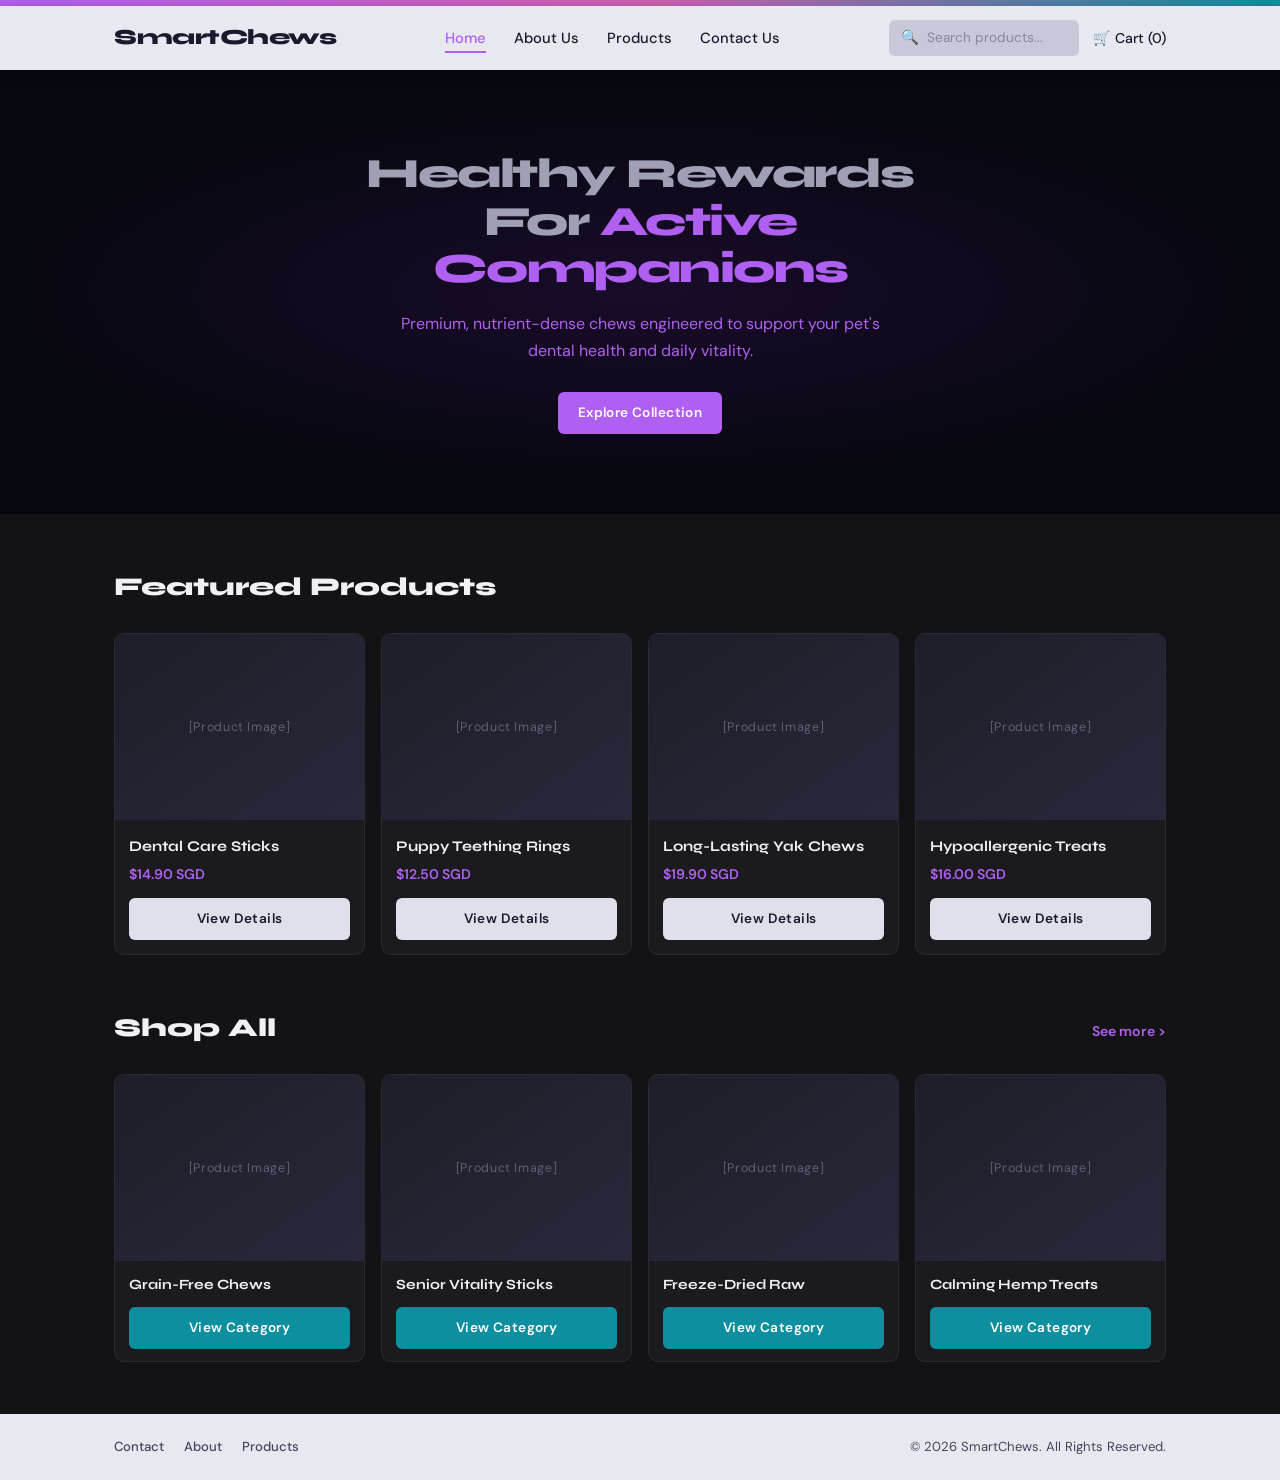
==== index.html @ bd7d13b1 "Add files via upload" ====
<!DOCTYPE html>
<html lang="en">
<head>
  <meta charset="UTF-8" />
  <meta name="viewport" content="width=device-width, initial-scale=1.0" />
  <title>SmartChews — Healthy Rewards For Active Companions</title>
  <link rel="stylesheet" href="style.css" />
</head>
<body>

  <!-- Top accent bar -->
  <div class="top-bar"></div>

  <!-- ── HEADER ─────────────────────────────────────────── -->
  <header>
    <div class="header-inner">
      <a href="index.html" class="brand">SmartChews</a>

      <nav>
        <a href="index.html" class="active">Home</a>
        <a href="aboutus.html">About Us</a>
        <a href="products.html">Products</a>
        <a href="contactus.html">Contact Us</a>
      </nav>

      <div class="header-right">
        <div class="search-box">
          <span class="search-icon">&#128269;</span>
          <input type="text" placeholder="Search products..." aria-label="Search products" />
        </div>
        <button class="cart-btn" aria-label="View cart">
          &#128722; Cart (0)
        </button>
      </div>
    </div>
  </header>

  <!-- ── MAIN ───────────────────────────────────────────── -->
  <main>

    <!-- Hero -->
    <section class="hero-section">
      <div class="hero-content">
        <h1>Healthy Rewards For <span>Active Companions</span></h1>
        <p>Premium, nutrient-dense chews engineered to support your pet's dental health and daily vitality.</p>
        <a href="products.html" class="btn btn-purple">Explore Collection</a>
      </div>
    </section>

    <!-- Featured Products -->
    <section class="home-section">
      <div class="wrapper">
        <div class="section-header">
          <h2>Featured Products</h2>
        </div>
        <div class="featured-grid">

          <div class="featured-card">
            <div class="product-img">[Product Image]</div>
            <div class="featured-card-body">
              <h3>Dental Care Sticks</h3>
              <p class="price">$14.90 SGD</p>
              <a href="products.html" class="btn btn-outline" style="width:100%;justify-content:center;">View Details</a>
            </div>
          </div>

          <div class="featured-card">
            <div class="product-img">[Product Image]</div>
            <div class="featured-card-body">
              <h3>Puppy Teething Rings</h3>
              <p class="price">$12.50 SGD</p>
              <a href="products.html" class="btn btn-outline" style="width:100%;justify-content:center;">View Details</a>
            </div>
          </div>

          <div class="featured-card">
            <div class="product-img">[Product Image]</div>
            <div class="featured-card-body">
              <h3>Long-Lasting Yak Chews</h3>
              <p class="price">$19.90 SGD</p>
              <a href="products.html" class="btn btn-outline" style="width:100%;justify-content:center;">View Details</a>
            </div>
          </div>

          <div class="featured-card">
            <div class="product-img">[Product Image]</div>
            <div class="featured-card-body">
              <h3>Hypoallergenic Treats</h3>
              <p class="price">$16.00 SGD</p>
              <a href="products.html" class="btn btn-outline" style="width:100%;justify-content:center;">View Details</a>
            </div>
          </div>

        </div>
      </div>
    </section>

    <!-- Shop All -->
    <section class="home-section" style="padding-top: 0;">
      <div class="wrapper">
        <div class="section-header">
          <h2>Shop All</h2>
          <a href="products.html" class="see-more">See more &gt;</a>
        </div>
        <div class="shop-grid">

          <div class="shop-card">
            <div class="product-img">[Product Image]</div>
            <div class="shop-card-body">
              <h3>Grain-Free Chews</h3>
              <a href="products.html" class="btn btn-teal" style="width:100%;justify-content:center;">View Category</a>
            </div>
          </div>

          <div class="shop-card">
            <div class="product-img">[Product Image]</div>
            <div class="shop-card-body">
              <h3>Senior Vitality Sticks</h3>
              <a href="products.html" class="btn btn-teal" style="width:100%;justify-content:center;">View Category</a>
            </div>
          </div>

          <div class="shop-card">
            <div class="product-img">[Product Image]</div>
            <div class="shop-card-body">
              <h3>Freeze-Dried Raw</h3>
              <a href="products.html" class="btn btn-teal" style="width:100%;justify-content:center;">View Category</a>
            </div>
          </div>

          <div class="shop-card">
            <div class="product-img">[Product Image]</div>
            <div class="shop-card-body">
              <h3>Calming Hemp Treats</h3>
              <a href="products.html" class="btn btn-teal" style="width:100%;justify-content:center;">View Category</a>
            </div>
          </div>

        </div>
      </div>
    </section>

  </main>

  <!-- ── FOOTER ─────────────────────────────────────────── -->
  <footer>
    <div class="footer-inner">
      <nav class="footer-links">
        <a href="contactus.html">Contact</a>
        <a href="aboutus.html">About</a>
        <a href="products.html">Products</a>
      </nav>
      <span class="footer-copy">&copy; 2026 SmartChews. All Rights Reserved.</span>
    </div>
  </footer>

</body>
</html>
---- style.css ----
/* ============================================================
   SmartChews — style.css
   Dark premium theme with purple/teal accent palette
   ============================================================ */

@import url('https://fonts.googleapis.com/css2?family=Syne:wght@400;600;700;800&family=DM+Sans:ital,wght@0,300;0,400;0,500;1,300&display=swap');

/* ── CSS Variables ────────────────────────────────────────── */
:root {
  --bg-darkest:   #0d0d0f;
  --bg-dark:      #131316;
  --bg-card:      #1a1a1f;
  --bg-card-hover:#1f1f26;
  --border:       #2a2a35;
  --nav-bg:       #e8e8f0;
  --nav-text:     #1a1a2e;
  --accent-purple:#b060f0;
  --accent-pink:  #d060b0;
  --accent-teal:  #0e8fa0;
  --text-primary: #f0f0f5;
  --text-secondary:#a0a0b5;
  --text-muted:   #606075;
  --price-color:  #b060f0;
  --btn-outline:  #e0e0ea;
  --btn-teal:     #0e8fa0;
  --btn-purple:   #b060f0;
  --hero-bg:      #080810;
  --footer-bg:    #e8e8f0;
  --footer-text:  #44445a;
  --radius-sm:    6px;
  --radius-md:    10px;
  --radius-lg:    16px;
  --shadow-card:  0 2px 16px rgba(0,0,0,0.45);
  --transition:   0.22s ease;
  --max-width:    1100px;
  --font-head:    'Syne', sans-serif;
  --font-body:    'DM Sans', sans-serif;
}

/* ── Reset & Base ─────────────────────────────────────────── */
*, *::before, *::after { box-sizing: border-box; margin: 0; padding: 0; }

html { scroll-behavior: smooth; }

body {
  font-family: var(--font-body);
  background: var(--bg-darkest);
  color: var(--text-primary);
  font-size: 15px;
  line-height: 1.65;
  min-height: 100vh;
  display: flex;
  flex-direction: column;
}

a { color: inherit; text-decoration: none; }
img { display: block; max-width: 100%; }
ul { list-style: none; }
button { cursor: pointer; font-family: var(--font-body); }

.wrapper {
  width: 100%;
  max-width: var(--max-width);
  margin: 0 auto;
  padding: 0 24px;
}

/* ── Top accent bar ───────────────────────────────────────── */
.top-bar {
  width: 100%;
  height: 6px;
  background: linear-gradient(90deg, var(--accent-purple), var(--accent-pink), var(--accent-teal));
}

/* ── Header / Nav ─────────────────────────────────────────── */
header {
  background: var(--nav-bg);
  position: sticky;
  top: 0;
  z-index: 100;
  box-shadow: 0 2px 12px rgba(0,0,0,0.18);
}

.header-inner {
  display: flex;
  align-items: center;
  justify-content: space-between;
  padding: 14px 24px;
  max-width: var(--max-width);
  margin: 0 auto;
  gap: 16px;
}

.brand {
  font-family: var(--font-head);
  font-weight: 800;
  font-size: 1.35rem;
  color: var(--nav-text);
  letter-spacing: -0.5px;
  white-space: nowrap;
}

nav {
  display: flex;
  align-items: center;
  gap: 28px;
}

nav a {
  font-family: var(--font-body);
  font-size: 0.92rem;
  font-weight: 500;
  color: var(--nav-text);
  transition: color var(--transition);
  position: relative;
}

nav a::after {
  content: '';
  position: absolute;
  bottom: -3px; left: 0;
  width: 0; height: 2px;
  background: var(--accent-purple);
  transition: width var(--transition);
}

nav a:hover::after,
nav a.active::after { width: 100%; }

nav a.active { color: var(--accent-purple); }

.header-right {
  display: flex;
  align-items: center;
  gap: 14px;
}

.search-box {
  display: flex;
  align-items: center;
  background: #c8c8d8;
  border-radius: var(--radius-sm);
  padding: 6px 12px;
  gap: 8px;
}

.search-box input {
  border: none;
  background: transparent;
  font-family: var(--font-body);
  font-size: 0.85rem;
  color: var(--nav-text);
  outline: none;
  width: 140px;
}

.search-box input::placeholder { color: #88889a; }

.search-icon { color: #88889a; font-size: 0.9rem; }

.cart-btn {
  display: flex;
  align-items: center;
  gap: 6px;
  background: none;
  border: none;
  font-size: 0.88rem;
  color: var(--nav-text);
  white-space: nowrap;
  font-weight: 500;
}

/* ── Footer ───────────────────────────────────────────────── */
footer {
  background: var(--footer-bg);
  margin-top: auto;
}

.footer-inner {
  max-width: var(--max-width);
  margin: 0 auto;
  padding: 22px 24px;
  display: flex;
  align-items: center;
  justify-content: space-between;
  flex-wrap: wrap;
  gap: 10px;
}

.footer-links {
  display: flex;
  gap: 20px;
}

.footer-links a {
  font-size: 0.82rem;
  color: var(--footer-text);
  transition: color var(--transition);
}

.footer-links a:hover { color: var(--accent-purple); }

.footer-copy {
  font-size: 0.82rem;
  color: var(--footer-text);
}

/* ── Section headings ─────────────────────────────────────── */
.page-hero {
  background: var(--bg-dark);
  text-align: center;
  padding: 64px 24px 52px;
}

.page-hero h1 {
  font-family: var(--font-head);
  font-size: 2.6rem;
  font-weight: 800;
  letter-spacing: -1px;
  margin-bottom: 12px;
}

.page-hero p {
  color: var(--text-secondary);
  font-size: 1rem;
  max-width: 520px;
  margin: 0 auto;
}

/* ── Buttons ──────────────────────────────────────────────── */
.btn {
  display: inline-flex;
  align-items: center;
  justify-content: center;
  gap: 8px;
  border-radius: var(--radius-sm);
  font-family: var(--font-body);
  font-weight: 600;
  font-size: 0.85rem;
  letter-spacing: 0.03em;
  padding: 10px 20px;
  border: none;
  transition: all var(--transition);
  cursor: pointer;
}

.btn-outline {
  background: var(--btn-outline);
  color: var(--nav-text);
}

.btn-outline:hover { background: #d0d0e0; }

.btn-teal {
  background: var(--btn-teal);
  color: #fff;
}

.btn-teal:hover { background: #0a7a8a; }

.btn-purple {
  background: var(--btn-purple);
  color: #fff;
}

.btn-purple:hover { background: #9a40d8; }

.btn-submit {
  width: 100%;
  background: var(--btn-purple);
  color: #fff;
  font-size: 0.9rem;
  letter-spacing: 0.08em;
  padding: 14px;
  border-radius: var(--radius-sm);
  font-weight: 700;
  text-transform: uppercase;
  transition: background var(--transition);
}

.btn-submit:hover { background: #9a40d8; }

/* ── Cards ────────────────────────────────────────────────── */
.card {
  background: var(--bg-card);
  border: 1px solid var(--border);
  border-radius: var(--radius-md);
  overflow: hidden;
  transition: background var(--transition), box-shadow var(--transition);
}

.card:hover {
  background: var(--bg-card-hover);
  box-shadow: var(--shadow-card);
}

/* ── Product image placeholder ────────────────────────────── */
.product-img {
  width: 100%;
  aspect-ratio: 4/3;
  background: linear-gradient(145deg, #1e1e28, #28283a);
  display: flex;
  align-items: center;
  justify-content: center;
  color: var(--text-muted);
  font-size: 0.78rem;
  letter-spacing: 0.05em;
}

/* ============================================================
   INDEX.HTML — Home
   ============================================================ */
.hero-section {
  background: var(--hero-bg);
  min-height: 340px;
  display: flex;
  align-items: center;
  justify-content: center;
  text-align: center;
  padding: 80px 24px;
  position: relative;
  overflow: hidden;
}

.hero-section::before {
  content: '';
  position: absolute;
  inset: 0;
  background: radial-gradient(ellipse 70% 60% at 50% 50%, rgba(100,30,160,0.18) 0%, transparent 70%);
}

.hero-content { position: relative; z-index: 1; }

.hero-content h1 {
  font-family: var(--font-head);
  font-size: 2.6rem;
  font-weight: 800;
  letter-spacing: -1.5px;
  line-height: 1.15;
  color: var(--text-secondary);
  margin-bottom: 18px;
  max-width: 660px;
}

.hero-content h1 span { color: var(--accent-purple); }

.hero-content p {
  color: var(--accent-purple);
  font-size: 1rem;
  margin-bottom: 28px;
  max-width: 480px;
  margin-left: auto;
  margin-right: auto;
}

.home-section {
  background: var(--bg-dark);
  padding: 52px 0;
}

.section-header {
  display: flex;
  align-items: baseline;
  justify-content: space-between;
  margin-bottom: 24px;
}

.section-header h2 {
  font-family: var(--font-head);
  font-size: 1.6rem;
  font-weight: 800;
}

.see-more {
  color: var(--accent-purple);
  font-size: 0.88rem;
  font-weight: 600;
  transition: opacity var(--transition);
}

.see-more:hover { opacity: 0.75; }

/* Featured products — 4 col */
.featured-grid {
  display: grid;
  grid-template-columns: repeat(4, 1fr);
  gap: 16px;
}

.featured-card {
  background: var(--bg-card);
  border: 1px solid var(--border);
  border-radius: var(--radius-md);
  overflow: hidden;
  transition: box-shadow var(--transition);
}

.featured-card:hover { box-shadow: var(--shadow-card); }

.featured-card .product-img { aspect-ratio: 4/3; }

.featured-card-body {
  padding: 14px;
}

.featured-card-body h3 {
  font-family: var(--font-head);
  font-size: 0.92rem;
  font-weight: 700;
  margin-bottom: 4px;
}

.price {
  color: var(--price-color);
  font-weight: 600;
  font-size: 0.88rem;
  margin-bottom: 12px;
}

/* Shop All — 4 col category cards */
.shop-grid {
  display: grid;
  grid-template-columns: repeat(4, 1fr);
  gap: 16px;
}

.shop-card {
  background: var(--bg-card);
  border: 1px solid var(--border);
  border-radius: var(--radius-md);
  overflow: hidden;
}

.shop-card .product-img { aspect-ratio: 4/3; }

.shop-card-body {
  padding: 12px 14px;
}

.shop-card-body h3 {
  font-family: var(--font-head);
  font-size: 0.88rem;
  font-weight: 700;
  margin-bottom: 10px;
}

/* ============================================================
   ABOUTUS.HTML
   ============================================================ */
.about-section {
  background: var(--bg-dark);
  padding: 52px 0;
}

.about-grid {
  display: grid;
  grid-template-columns: 1fr 1fr;
  gap: 20px;
}

.about-card {
  background: var(--bg-card);
  border: 1px solid var(--border);
  border-radius: var(--radius-md);
  padding: 28px;
}

.about-card h3 {
  font-family: var(--font-head);
  font-size: 1.15rem;
  font-weight: 700;
  margin-bottom: 12px;
}

.about-card p {
  color: var(--text-secondary);
  font-size: 0.9rem;
  line-height: 1.7;
}

.about-img-placeholder {
  width: 100%;
  aspect-ratio: 16/9;
  background: linear-gradient(145deg, #1e1e2e, #2a2a3e);
  border-radius: var(--radius-sm);
  display: flex;
  align-items: center;
  justify-content: center;
  color: var(--text-muted);
  font-size: 0.8rem;
  margin-bottom: 20px;
}

.about-checklist {
  list-style: none;
  margin-top: 16px;
  display: flex;
  flex-direction: column;
  gap: 6px;
}

.about-checklist li {
  color: var(--accent-purple);
  font-size: 0.88rem;
  font-weight: 600;
}

.connect-btn {
  display: flex;
  align-items: center;
  justify-content: center;
  gap: 10px;
  background: var(--btn-teal);
  color: #fff;
  border-radius: var(--radius-sm);
  padding: 14px 24px;
  font-weight: 700;
  font-size: 0.95rem;
  margin-top: 20px;
  transition: background var(--transition);
  text-align: center;
}

.connect-btn:hover { background: #0a7a8a; }

/* ============================================================
   PRODUCTS.HTML
   ============================================================ */
.products-section {
  background: var(--bg-dark);
  padding: 52px 0;
}

.products-header {
  display: flex;
  align-items: center;
  justify-content: space-between;
  margin-bottom: 28px;
}

.products-header h1 {
  font-family: var(--font-head);
  font-size: 2rem;
  font-weight: 800;
}

.sort-select {
  background: var(--bg-card);
  border: 1px solid var(--border);
  color: var(--text-primary);
  border-radius: var(--radius-sm);
  padding: 8px 16px;
  font-family: var(--font-body);
  font-size: 0.85rem;
  outline: none;
  cursor: pointer;
}

.products-grid {
  display: grid;
  grid-template-columns: repeat(3, 1fr);
  gap: 20px;
  margin-bottom: 36px;
}

.product-card {
  background: var(--bg-card);
  border: 1px solid var(--border);
  border-radius: var(--radius-md);
  overflow: hidden;
  display: flex;
  flex-direction: column;
  transition: box-shadow var(--transition);
}

.product-card:hover { box-shadow: var(--shadow-card); }

.product-card .product-img { aspect-ratio: 4/3; }

.product-card-body {
  padding: 18px;
  display: flex;
  flex-direction: column;
  flex: 1;
}

.product-card-body h3 {
  font-family: var(--font-head);
  font-size: 1rem;
  font-weight: 700;
  margin-bottom: 6px;
}

.product-card-body .desc {
  color: var(--text-secondary);
  font-size: 0.84rem;
  line-height: 1.6;
  flex: 1;
  margin-bottom: 14px;
}

.product-card-body .price {
  margin-bottom: 14px;
  font-size: 1rem;
}

.load-more-wrap {
  text-align: center;
  margin-top: 8px;
}

.btn-load-more {
  background: transparent;
  border: 2px solid var(--btn-outline);
  color: var(--text-primary);
  border-radius: var(--radius-sm);
  padding: 13px 52px;
  font-family: var(--font-head);
  font-weight: 700;
  font-size: 0.85rem;
  letter-spacing: 0.1em;
  text-transform: uppercase;
  transition: all var(--transition);
}

.btn-load-more:hover {
  background: var(--btn-outline);
  color: var(--nav-text);
}

/* ============================================================
   CONTACTUS.HTML
   ============================================================ */
.contact-section {
  background: var(--bg-dark);
  padding: 52px 0;
}

.contact-form-wrap {
  max-width: 480px;
  margin: 0 auto;
  background: var(--bg-card);
  border: 1px solid var(--border);
  border-radius: var(--radius-md);
  padding: 36px;
}

.form-group {
  margin-bottom: 20px;
}

.form-group label {
  display: block;
  font-size: 0.88rem;
  font-weight: 600;
  margin-bottom: 8px;
  color: var(--text-primary);
}

.form-group input,
.form-group textarea {
  width: 100%;
  background: var(--bg-dark);
  border: 1px solid var(--border);
  border-radius: var(--radius-sm);
  color: var(--text-primary);
  font-family: var(--font-body);
  font-size: 0.9rem;
  padding: 11px 14px;
  outline: none;
  transition: border-color var(--transition);
}

.form-group input:focus,
.form-group textarea:focus {
  border-color: var(--accent-purple);
}

.form-group input::placeholder,
.form-group textarea::placeholder {
  color: var(--text-muted);
}

.form-group textarea {
  resize: vertical;
  min-height: 130px;
}

/* Contact footer info */
.contact-footer-info {
  display: flex;
  align-items: flex-start;
  gap: 24px;
  padding: 28px 24px;
  max-width: var(--max-width);
  margin: 0 auto;
  flex-wrap: wrap;
}

.map-placeholder {
  flex: 0 0 340px;
  height: 90px;
  border: 1.5px dashed var(--accent-purple);
  border-radius: var(--radius-sm);
  display: flex;
  align-items: center;
  justify-content: center;
  color: var(--accent-purple);
  font-size: 0.78rem;
  padding: 12px;
  text-align: center;
  line-height: 1.5;
}

.contact-details {
  font-size: 0.85rem;
  color: var(--footer-text);
  line-height: 1.9;
}

.contact-details strong { font-weight: 600; }

.contact-details a {
  color: var(--accent-teal);
  text-decoration: underline;
}

.contact-details a:hover { color: var(--accent-purple); }

/* ── Responsive (basic) ───────────────────────────────────── */
@media (max-width: 900px) {
  .featured-grid,
  .shop-grid { grid-template-columns: repeat(2, 1fr); }
  .about-grid { grid-template-columns: 1fr; }
  .products-grid { grid-template-columns: repeat(2, 1fr); }
}

@media (max-width: 620px) {
  .featured-grid,
  .shop-grid,
  .products-grid { grid-template-columns: 1fr; }
  .hero-content h1 { font-size: 1.8rem; }
  nav { gap: 14px; }
  .header-inner { flex-wrap: wrap; }
  .search-box { display: none; }
  .contact-footer-info { flex-direction: column; }
  .map-placeholder { flex: none; width: 100%; }
}
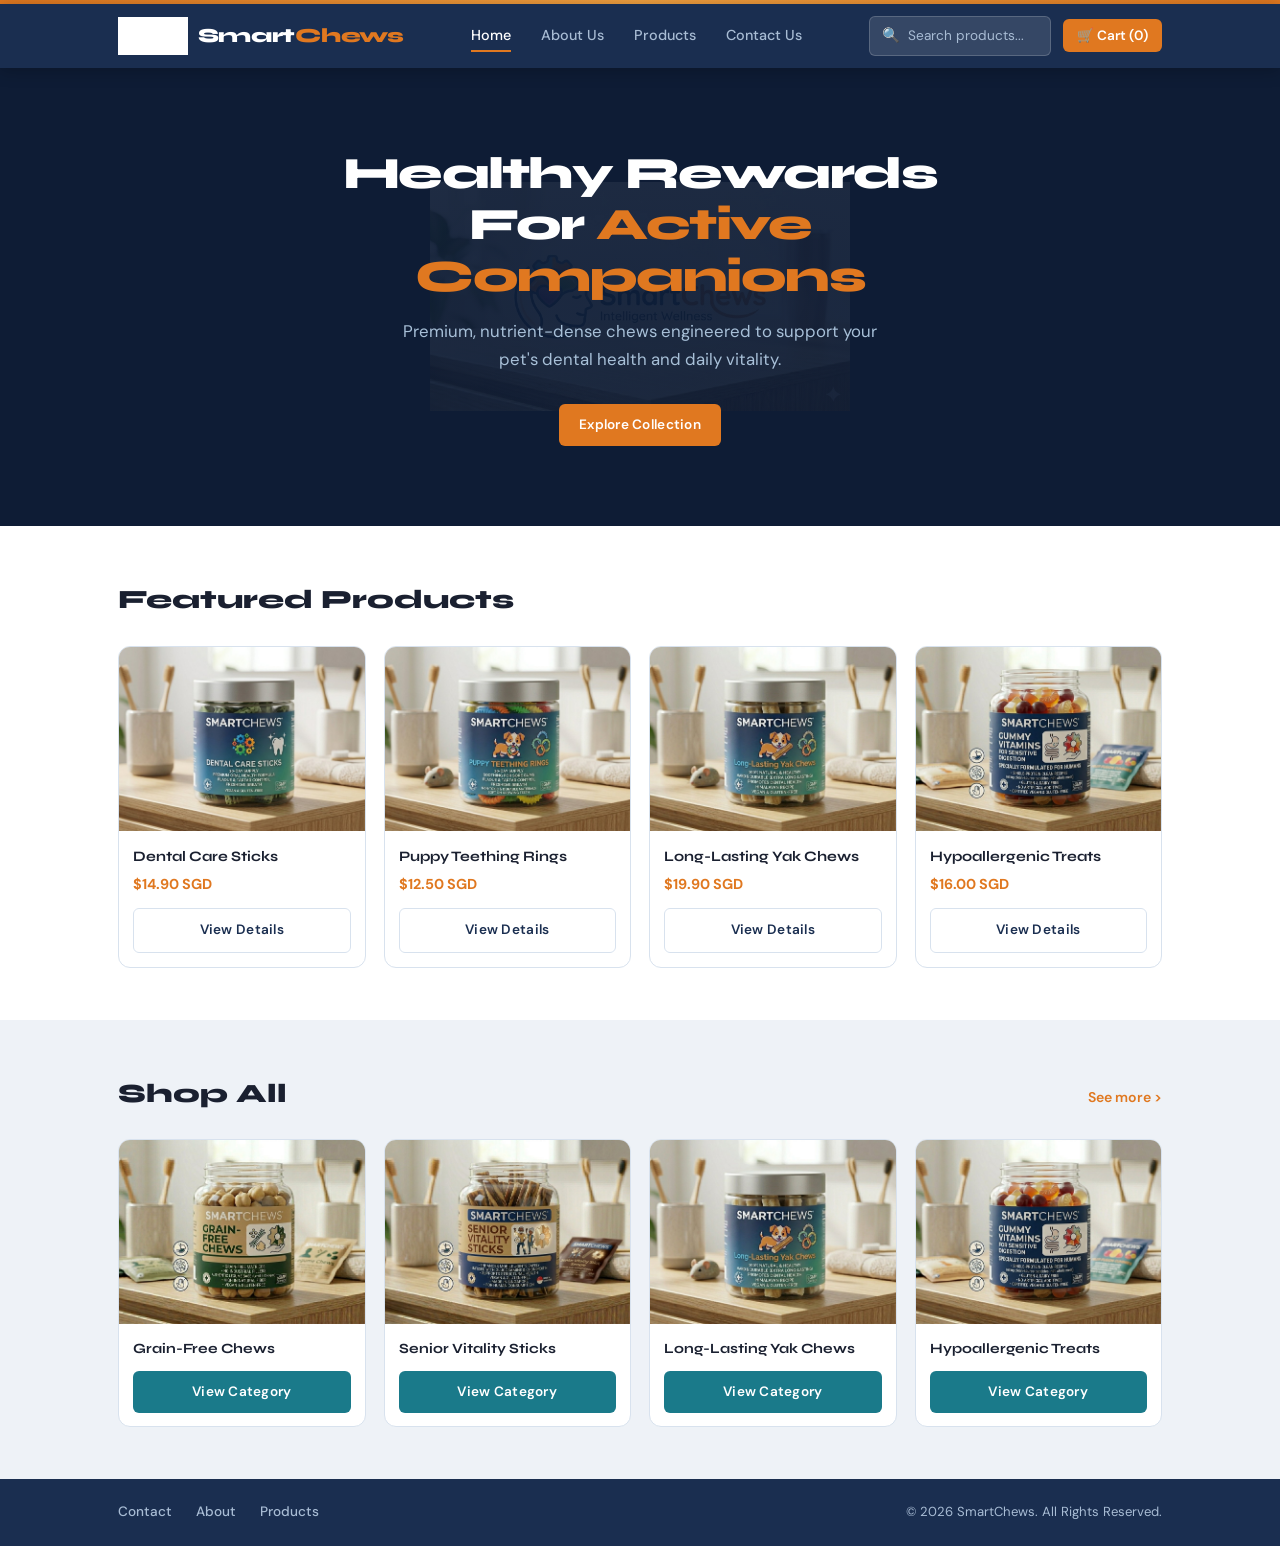
==== commit 9c244e37: "Add files via upload" ====
--- a/index.html
+++ b/index.html
@@ -8,13 +8,15 @@
 </head>
 <body>
 
-  <!-- Top accent bar -->
   <div class="top-bar"></div>
 
   <!-- ── HEADER ─────────────────────────────────────────── -->
   <header>
     <div class="header-inner">
-      <a href="index.html" class="brand">SmartChews</a>
+      <a href="index.html" class="brand">
+        <img src="img_logo.png" alt="SmartChews Logo" class="brand-logo" />
+        <span class="brand-text">Smart<span>Chews</span></span>
+      </a>
 
       <nav>
         <a href="index.html" class="active">Home</a>
@@ -28,9 +30,7 @@
           <span class="search-icon">&#128269;</span>
           <input type="text" placeholder="Search products..." aria-label="Search products" />
         </div>
-        <button class="cart-btn" aria-label="View cart">
-          &#128722; Cart (0)
-        </button>
+        <button class="cart-btn" aria-label="View cart">&#128722; Cart (0)</button>
       </div>
     </div>
   </header>
@@ -43,7 +43,7 @@
       <div class="hero-content">
         <h1>Healthy Rewards For <span>Active Companions</span></h1>
         <p>Premium, nutrient-dense chews engineered to support your pet's dental health and daily vitality.</p>
-        <a href="products.html" class="btn btn-purple">Explore Collection</a>
+        <a href="products.html" class="btn btn-orange">Explore Collection</a>
       </div>
     </section>
 
@@ -56,38 +56,46 @@
         <div class="featured-grid">
 
           <div class="featured-card">
-            <div class="product-img">[Product Image]</div>
+            <div class="product-img">
+              <img src="img_dental_sticks.png" alt="Dental Care Sticks" />
+            </div>
             <div class="featured-card-body">
               <h3>Dental Care Sticks</h3>
               <p class="price">$14.90 SGD</p>
-              <a href="products.html" class="btn btn-outline" style="width:100%;justify-content:center;">View Details</a>
+              <a href="products.html" class="btn btn-outline" style="width:100%;">View Details</a>
             </div>
           </div>
 
           <div class="featured-card">
-            <div class="product-img">[Product Image]</div>
+            <div class="product-img">
+              <img src="img_puppy_teething.png" alt="Puppy Teething Rings" />
+            </div>
             <div class="featured-card-body">
               <h3>Puppy Teething Rings</h3>
               <p class="price">$12.50 SGD</p>
-              <a href="products.html" class="btn btn-outline" style="width:100%;justify-content:center;">View Details</a>
+              <a href="products.html" class="btn btn-outline" style="width:100%;">View Details</a>
             </div>
           </div>
 
           <div class="featured-card">
-            <div class="product-img">[Product Image]</div>
+            <div class="product-img">
+              <img src="img_yak_chews.png" alt="Long-Lasting Yak Chews" />
+            </div>
             <div class="featured-card-body">
               <h3>Long-Lasting Yak Chews</h3>
               <p class="price">$19.90 SGD</p>
-              <a href="products.html" class="btn btn-outline" style="width:100%;justify-content:center;">View Details</a>
+              <a href="products.html" class="btn btn-outline" style="width:100%;">View Details</a>
             </div>
           </div>
 
           <div class="featured-card">
-            <div class="product-img">[Product Image]</div>
+            <div class="product-img">
+              <img src="img_hypoallergenic.png" alt="Hypoallergenic Treats" />
+            </div>
             <div class="featured-card-body">
               <h3>Hypoallergenic Treats</h3>
               <p class="price">$16.00 SGD</p>
-              <a href="products.html" class="btn btn-outline" style="width:100%;justify-content:center;">View Details</a>
+              <a href="products.html" class="btn btn-outline" style="width:100%;">View Details</a>
             </div>
           </div>
 
@@ -96,7 +104,7 @@
     </section>
 
     <!-- Shop All -->
-    <section class="home-section" style="padding-top: 0;">
+    <section class="home-section-alt">
       <div class="wrapper">
         <div class="section-header">
           <h2>Shop All</h2>
@@ -105,34 +113,42 @@
         <div class="shop-grid">
 
           <div class="shop-card">
-            <div class="product-img">[Product Image]</div>
+            <div class="product-img">
+              <img src="img_grain_free.png" alt="Grain-Free Chews" />
+            </div>
             <div class="shop-card-body">
               <h3>Grain-Free Chews</h3>
-              <a href="products.html" class="btn btn-teal" style="width:100%;justify-content:center;">View Category</a>
+              <a href="products.html" class="btn btn-teal" style="width:100%;">View Category</a>
             </div>
           </div>
 
           <div class="shop-card">
-            <div class="product-img">[Product Image]</div>
+            <div class="product-img">
+              <img src="img_senior_vitality.png" alt="Senior Vitality Sticks" />
+            </div>
             <div class="shop-card-body">
               <h3>Senior Vitality Sticks</h3>
-              <a href="products.html" class="btn btn-teal" style="width:100%;justify-content:center;">View Category</a>
+              <a href="products.html" class="btn btn-teal" style="width:100%;">View Category</a>
             </div>
           </div>
 
           <div class="shop-card">
-            <div class="product-img">[Product Image]</div>
+            <div class="product-img">
+              <img src="img_yak_chews.png" alt="Long-Lasting Yak Chews" />
+            </div>
             <div class="shop-card-body">
-              <h3>Freeze-Dried Raw</h3>
-              <a href="products.html" class="btn btn-teal" style="width:100%;justify-content:center;">View Category</a>
+              <h3>Long-Lasting Yak Chews</h3>
+              <a href="products.html" class="btn btn-teal" style="width:100%;">View Category</a>
             </div>
           </div>
 
           <div class="shop-card">
-            <div class="product-img">[Product Image]</div>
+            <div class="product-img">
+              <img src="img_hypoallergenic.png" alt="Hypoallergenic Treats" />
+            </div>
             <div class="shop-card-body">
-              <h3>Calming Hemp Treats</h3>
-              <a href="products.html" class="btn btn-teal" style="width:100%;justify-content:center;">View Category</a>
+              <h3>Hypoallergenic Treats</h3>
+              <a href="products.html" class="btn btn-teal" style="width:100%;">View Category</a>
             </div>
           </div>
 
--- a/style.css
+++ b/style.css
@@ -1,50 +1,51 @@
 /* ============================================================
    SmartChews — style.css
-   Dark premium theme with purple/teal accent palette
+   Brand palette: Navy blue + warm orange, light/clean theme
    ============================================================ */
 
 @import url('https://fonts.googleapis.com/css2?family=Syne:wght@400;600;700;800&family=DM+Sans:ital,wght@0,300;0,400;0,500;1,300&display=swap');
 
 /* ── CSS Variables ────────────────────────────────────────── */
 :root {
-  --bg-darkest:   #0d0d0f;
-  --bg-dark:      #131316;
-  --bg-card:      #1a1a1f;
-  --bg-card-hover:#1f1f26;
-  --border:       #2a2a35;
-  --nav-bg:       #e8e8f0;
-  --nav-text:     #1a1a2e;
-  --accent-purple:#b060f0;
-  --accent-pink:  #d060b0;
-  --accent-teal:  #0e8fa0;
-  --text-primary: #f0f0f5;
-  --text-secondary:#a0a0b5;
-  --text-muted:   #606075;
-  --price-color:  #b060f0;
-  --btn-outline:  #e0e0ea;
-  --btn-teal:     #0e8fa0;
-  --btn-purple:   #b060f0;
-  --hero-bg:      #080810;
-  --footer-bg:    #e8e8f0;
-  --footer-text:  #44445a;
-  --radius-sm:    6px;
-  --radius-md:    10px;
-  --radius-lg:    16px;
-  --shadow-card:  0 2px 16px rgba(0,0,0,0.45);
-  --transition:   0.22s ease;
-  --max-width:    1100px;
-  --font-head:    'Syne', sans-serif;
-  --font-body:    'DM Sans', sans-serif;
+  --bg-page:       #f5f4f0;
+  --bg-section:    #ffffff;
+  --bg-section-alt:#eef2f7;
+  --bg-card:       #ffffff;
+  --bg-card-hover: #f0f5fb;
+  --border:        #d8e2ee;
+  --nav-bg:        #1a2e50;
+  --nav-text:      #ffffff;
+  --nav-text-muted:#a8bcd4;
+  --accent-orange: #e07820;
+  --accent-orange-h:#c8660e;
+  --accent-blue:   #1a2e50;
+  --accent-blue-light:#2a4878;
+  --accent-teal:   #1a7a8a;
+  --text-primary:  #1a2030;
+  --text-secondary:#4a5568;
+  --text-muted:    #8a9ab0;
+  --price-color:   #e07820;
+  --hero-bg:       #0e1c35;
+  --footer-bg:     #1a2e50;
+  --footer-text:   #a8bcd4;
+  --footer-link:   #ffffff;
+  --radius-sm:     6px;
+  --radius-md:     12px;
+  --radius-lg:     20px;
+  --shadow-card:   0 4px 20px rgba(26,46,80,0.12);
+  --shadow-hover:  0 8px 32px rgba(26,46,80,0.2);
+  --transition:    0.22s ease;
+  --max-width:     1100px;
+  --font-head:     'Syne', sans-serif;
+  --font-body:     'DM Sans', sans-serif;
 }
 
 /* ── Reset & Base ─────────────────────────────────────────── */
 *, *::before, *::after { box-sizing: border-box; margin: 0; padding: 0; }
-
 html { scroll-behavior: smooth; }
-
 body {
   font-family: var(--font-body);
-  background: var(--bg-darkest);
+  background: var(--bg-page);
   color: var(--text-primary);
   font-size: 15px;
   line-height: 1.65;
@@ -52,7 +53,6 @@
   display: flex;
   flex-direction: column;
 }
-
 a { color: inherit; text-decoration: none; }
 img { display: block; max-width: 100%; }
 ul { list-style: none; }
@@ -62,14 +62,14 @@
   width: 100%;
   max-width: var(--max-width);
   margin: 0 auto;
-  padding: 0 24px;
+  padding: 0 28px;
 }
 
 /* ── Top accent bar ───────────────────────────────────────── */
 .top-bar {
   width: 100%;
-  height: 6px;
-  background: linear-gradient(90deg, var(--accent-purple), var(--accent-pink), var(--accent-teal));
+  height: 4px;
+  background: linear-gradient(90deg, var(--accent-orange), #f0a040, var(--accent-orange));
 }
 
 /* ── Header / Nav ─────────────────────────────────────────── */
@@ -78,70 +78,94 @@
   position: sticky;
   top: 0;
   z-index: 100;
-  box-shadow: 0 2px 12px rgba(0,0,0,0.18);
+  box-shadow: 0 2px 16px rgba(0,0,0,0.25);
 }
 
 .header-inner {
   display: flex;
   align-items: center;
   justify-content: space-between;
-  padding: 14px 24px;
+  padding: 12px 28px;
   max-width: var(--max-width);
   margin: 0 auto;
   gap: 16px;
 }
 
 .brand {
+  display: flex;
+  align-items: center;
+  gap: 10px;
+  text-decoration: none;
+}
+
+.brand-logo {
+  height: 38px;
+  width: auto;
+  object-fit: contain;
+  filter: brightness(0) invert(1);
+}
+
+.brand-text {
   font-family: var(--font-head);
   font-weight: 800;
-  font-size: 1.35rem;
-  color: var(--nav-text);
-  letter-spacing: -0.5px;
+  font-size: 1.25rem;
+  color: #ffffff;
+  letter-spacing: -0.3px;
   white-space: nowrap;
 }
 
+.brand-text span { color: var(--accent-orange); }
+
 nav {
   display: flex;
   align-items: center;
-  gap: 28px;
+  gap: 30px;
 }
 
 nav a {
   font-family: var(--font-body);
-  font-size: 0.92rem;
+  font-size: 0.9rem;
   font-weight: 500;
-  color: var(--nav-text);
+  color: var(--nav-text-muted);
   transition: color var(--transition);
   position: relative;
+  white-space: nowrap;
 }
 
 nav a::after {
   content: '';
   position: absolute;
-  bottom: -3px; left: 0;
+  bottom: -4px; left: 0;
   width: 0; height: 2px;
-  background: var(--accent-purple);
+  background: var(--accent-orange);
   transition: width var(--transition);
 }
 
+nav a:hover { color: #ffffff; }
 nav a:hover::after,
 nav a.active::after { width: 100%; }
-
-nav a.active { color: var(--accent-purple); }
+nav a.active { color: #ffffff; }
 
 .header-right {
   display: flex;
   align-items: center;
-  gap: 14px;
+  gap: 12px;
 }
 
 .search-box {
   display: flex;
   align-items: center;
-  background: #c8c8d8;
-  border-radius: var(--radius-sm);
-  padding: 6px 12px;
+  background: rgba(255,255,255,0.12);
+  border: 1px solid rgba(255,255,255,0.18);
+  border-radius: var(--radius-sm);
+  padding: 7px 12px;
   gap: 8px;
+  transition: background var(--transition);
+}
+
+.search-box:focus-within {
+  background: rgba(255,255,255,0.2);
+  border-color: var(--accent-orange);
 }
 
 .search-box input {
@@ -149,26 +173,30 @@
   background: transparent;
   font-family: var(--font-body);
   font-size: 0.85rem;
-  color: var(--nav-text);
+  color: #ffffff;
   outline: none;
-  width: 140px;
-}
-
-.search-box input::placeholder { color: #88889a; }
-
-.search-icon { color: #88889a; font-size: 0.9rem; }
+  width: 130px;
+}
+
+.search-box input::placeholder { color: var(--nav-text-muted); }
+.search-icon { color: var(--nav-text-muted); font-size: 0.9rem; }
 
 .cart-btn {
   display: flex;
   align-items: center;
   gap: 6px;
-  background: none;
+  background: var(--accent-orange);
   border: none;
-  font-size: 0.88rem;
-  color: var(--nav-text);
+  border-radius: var(--radius-sm);
+  font-size: 0.85rem;
+  color: #fff;
+  font-weight: 600;
+  padding: 8px 14px;
   white-space: nowrap;
-  font-weight: 500;
-}
+  transition: background var(--transition);
+}
+
+.cart-btn:hover { background: var(--accent-orange-h); }
 
 /* ── Footer ───────────────────────────────────────────────── */
 footer {
@@ -179,7 +207,7 @@
 .footer-inner {
   max-width: var(--max-width);
   margin: 0 auto;
-  padding: 22px 24px;
+  padding: 22px 28px;
   display: flex;
   align-items: center;
   justify-content: space-between;
@@ -189,39 +217,52 @@
 
 .footer-links {
   display: flex;
-  gap: 20px;
+  gap: 24px;
 }
 
 .footer-links a {
-  font-size: 0.82rem;
+  font-size: 0.85rem;
   color: var(--footer-text);
   transition: color var(--transition);
 }
 
-.footer-links a:hover { color: var(--accent-purple); }
+.footer-links a:hover { color: var(--accent-orange); }
 
 .footer-copy {
   font-size: 0.82rem;
   color: var(--footer-text);
 }
 
-/* ── Section headings ─────────────────────────────────────── */
+/* ── Page hero (non-home pages) ───────────────────────────── */
 .page-hero {
-  background: var(--bg-dark);
+  background: linear-gradient(135deg, var(--accent-blue) 0%, var(--accent-blue-light) 100%);
   text-align: center;
-  padding: 64px 24px 52px;
+  padding: 60px 24px 48px;
+  position: relative;
+  overflow: hidden;
+}
+
+.page-hero::before {
+  content: '';
+  position: absolute;
+  inset: 0;
+  background: url('img_logo.png') center/300px no-repeat;
+  opacity: 0.05;
 }
 
 .page-hero h1 {
-  font-family: var(--font-head);
-  font-size: 2.6rem;
+  position: relative;
+  font-family: var(--font-head);
+  font-size: 2.5rem;
   font-weight: 800;
-  letter-spacing: -1px;
+  letter-spacing: -0.8px;
+  color: #ffffff;
   margin-bottom: 12px;
 }
 
 .page-hero p {
-  color: var(--text-secondary);
+  position: relative;
+  color: #a8c0d8;
   font-size: 1rem;
   max-width: 520px;
   margin: 0 auto;
@@ -237,7 +278,7 @@
   font-family: var(--font-body);
   font-weight: 600;
   font-size: 0.85rem;
-  letter-spacing: 0.03em;
+  letter-spacing: 0.02em;
   padding: 10px 20px;
   border: none;
   transition: all var(--transition);
@@ -245,29 +286,33 @@
 }
 
 .btn-outline {
-  background: var(--btn-outline);
-  color: var(--nav-text);
-}
-
-.btn-outline:hover { background: #d0d0e0; }
+  background: transparent;
+  color: var(--accent-blue);
+  border: 1.5px solid var(--border);
+}
+.btn-outline:hover { background: var(--bg-section-alt); border-color: var(--accent-blue); }
+
+.btn-orange {
+  background: var(--accent-orange);
+  color: #fff;
+}
+.btn-orange:hover { background: var(--accent-orange-h); }
+
+.btn-blue {
+  background: var(--accent-blue);
+  color: #fff;
+}
+.btn-blue:hover { background: var(--accent-blue-light); }
 
 .btn-teal {
-  background: var(--btn-teal);
+  background: var(--accent-teal);
   color: #fff;
 }
-
-.btn-teal:hover { background: #0a7a8a; }
-
-.btn-purple {
-  background: var(--btn-purple);
-  color: #fff;
-}
-
-.btn-purple:hover { background: #9a40d8; }
+.btn-teal:hover { background: #156878; }
 
 .btn-submit {
   width: 100%;
-  background: var(--btn-purple);
+  background: var(--accent-orange);
   color: #fff;
   font-size: 0.9rem;
   letter-spacing: 0.08em;
@@ -275,36 +320,25 @@
   border-radius: var(--radius-sm);
   font-weight: 700;
   text-transform: uppercase;
+  border: none;
   transition: background var(--transition);
-}
-
-.btn-submit:hover { background: #9a40d8; }
-
-/* ── Cards ────────────────────────────────────────────────── */
-.card {
-  background: var(--bg-card);
-  border: 1px solid var(--border);
-  border-radius: var(--radius-md);
-  overflow: hidden;
-  transition: background var(--transition), box-shadow var(--transition);
-}
-
-.card:hover {
-  background: var(--bg-card-hover);
-  box-shadow: var(--shadow-card);
-}
-
-/* ── Product image placeholder ────────────────────────────── */
+  cursor: pointer;
+}
+.btn-submit:hover { background: var(--accent-orange-h); }
+
+/* ── Product image ────────────────────────────────────────── */
 .product-img {
   width: 100%;
   aspect-ratio: 4/3;
-  background: linear-gradient(145deg, #1e1e28, #28283a);
-  display: flex;
-  align-items: center;
-  justify-content: center;
-  color: var(--text-muted);
-  font-size: 0.78rem;
-  letter-spacing: 0.05em;
+  overflow: hidden;
+  background: var(--bg-section-alt);
+}
+
+.product-img img {
+  width: 100%;
+  height: 100%;
+  object-fit: cover;
+  transition: transform 0.35s ease;
 }
 
 /* ============================================================
@@ -312,7 +346,7 @@
    ============================================================ */
 .hero-section {
   background: var(--hero-bg);
-  min-height: 340px;
+  min-height: 380px;
   display: flex;
   align-items: center;
   justify-content: center;
@@ -322,39 +356,54 @@
   overflow: hidden;
 }
 
+/* Logo as hero background */
 .hero-section::before {
   content: '';
   position: absolute;
   inset: 0;
-  background: radial-gradient(ellipse 70% 60% at 50% 50%, rgba(100,30,160,0.18) 0%, transparent 70%);
+  background: url('img_logo.png') center/420px no-repeat;
+  opacity: 0.08;
+}
+
+.hero-section::after {
+  content: '';
+  position: absolute;
+  inset: 0;
+  background: radial-gradient(ellipse 65% 55% at 50% 50%, rgba(14,28,53,0.3) 0%, transparent 75%);
 }
 
 .hero-content { position: relative; z-index: 1; }
 
 .hero-content h1 {
   font-family: var(--font-head);
-  font-size: 2.6rem;
+  font-size: 2.8rem;
   font-weight: 800;
   letter-spacing: -1.5px;
   line-height: 1.15;
-  color: var(--text-secondary);
-  margin-bottom: 18px;
-  max-width: 660px;
-}
-
-.hero-content h1 span { color: var(--accent-purple); }
+  color: #ffffff;
+  margin-bottom: 16px;
+  max-width: 680px;
+}
+
+.hero-content h1 span { color: var(--accent-orange); }
 
 .hero-content p {
-  color: var(--accent-purple);
-  font-size: 1rem;
-  margin-bottom: 28px;
+  color: #a8c0d8;
+  font-size: 1.05rem;
+  margin-bottom: 30px;
   max-width: 480px;
   margin-left: auto;
   margin-right: auto;
 }
 
+/* Home sections */
 .home-section {
-  background: var(--bg-dark);
+  background: var(--bg-section);
+  padding: 52px 0;
+}
+
+.home-section-alt {
+  background: var(--bg-section-alt);
   padding: 52px 0;
 }
 
@@ -367,24 +416,24 @@
 
 .section-header h2 {
   font-family: var(--font-head);
-  font-size: 1.6rem;
+  font-size: 1.65rem;
   font-weight: 800;
+  color: var(--text-primary);
 }
 
 .see-more {
-  color: var(--accent-purple);
+  color: var(--accent-orange);
   font-size: 0.88rem;
   font-weight: 600;
   transition: opacity var(--transition);
 }
-
 .see-more:hover { opacity: 0.75; }
 
-/* Featured products — 4 col */
+/* Featured — 4 col */
 .featured-grid {
   display: grid;
   grid-template-columns: repeat(4, 1fr);
-  gap: 16px;
+  gap: 18px;
 }
 
 .featured-card {
@@ -392,36 +441,38 @@
   border: 1px solid var(--border);
   border-radius: var(--radius-md);
   overflow: hidden;
-  transition: box-shadow var(--transition);
-}
-
-.featured-card:hover { box-shadow: var(--shadow-card); }
-
-.featured-card .product-img { aspect-ratio: 4/3; }
-
-.featured-card-body {
-  padding: 14px;
-}
+  transition: box-shadow var(--transition), transform var(--transition);
+}
+
+.featured-card:hover {
+  box-shadow: var(--shadow-hover);
+  transform: translateY(-3px);
+}
+
+.featured-card:hover .product-img img { transform: scale(1.05); }
+
+.featured-card-body { padding: 14px; }
 
 .featured-card-body h3 {
   font-family: var(--font-head);
-  font-size: 0.92rem;
+  font-size: 0.9rem;
   font-weight: 700;
   margin-bottom: 4px;
+  color: var(--text-primary);
 }
 
 .price {
   color: var(--price-color);
-  font-weight: 600;
-  font-size: 0.88rem;
+  font-weight: 700;
+  font-size: 0.9rem;
   margin-bottom: 12px;
 }
 
-/* Shop All — 4 col category cards */
+/* Shop All — 4 col */
 .shop-grid {
   display: grid;
   grid-template-columns: repeat(4, 1fr);
-  gap: 16px;
+  gap: 18px;
 }
 
 .shop-card {
@@ -429,26 +480,31 @@
   border: 1px solid var(--border);
   border-radius: var(--radius-md);
   overflow: hidden;
-}
-
-.shop-card .product-img { aspect-ratio: 4/3; }
-
-.shop-card-body {
-  padding: 12px 14px;
-}
+  transition: box-shadow var(--transition), transform var(--transition);
+}
+
+.shop-card:hover {
+  box-shadow: var(--shadow-hover);
+  transform: translateY(-3px);
+}
+
+.shop-card:hover .product-img img { transform: scale(1.05); }
+
+.shop-card-body { padding: 13px 14px; }
 
 .shop-card-body h3 {
   font-family: var(--font-head);
   font-size: 0.88rem;
   font-weight: 700;
   margin-bottom: 10px;
+  color: var(--text-primary);
 }
 
 /* ============================================================
    ABOUTUS.HTML
    ============================================================ */
 .about-section {
-  background: var(--bg-dark);
+  background: var(--bg-section);
   padding: 52px 0;
 }
 
@@ -463,32 +519,36 @@
   border: 1px solid var(--border);
   border-radius: var(--radius-md);
   padding: 28px;
+  box-shadow: 0 2px 8px rgba(26,46,80,0.06);
 }
 
 .about-card h3 {
   font-family: var(--font-head);
-  font-size: 1.15rem;
+  font-size: 1.12rem;
   font-weight: 700;
   margin-bottom: 12px;
+  color: var(--accent-blue);
 }
 
 .about-card p {
   color: var(--text-secondary);
   font-size: 0.9rem;
-  line-height: 1.7;
+  line-height: 1.72;
 }
 
 .about-img-placeholder {
   width: 100%;
   aspect-ratio: 16/9;
-  background: linear-gradient(145deg, #1e1e2e, #2a2a3e);
-  border-radius: var(--radius-sm);
-  display: flex;
-  align-items: center;
-  justify-content: center;
-  color: var(--text-muted);
-  font-size: 0.8rem;
+  border-radius: var(--radius-sm);
+  overflow: hidden;
   margin-bottom: 20px;
+  background: var(--bg-section-alt);
+}
+
+.about-img-placeholder img {
+  width: 100%;
+  height: 100%;
+  object-fit: cover;
 }
 
 .about-checklist {
@@ -500,7 +560,7 @@
 }
 
 .about-checklist li {
-  color: var(--accent-purple);
+  color: var(--accent-orange);
   font-size: 0.88rem;
   font-weight: 600;
 }
@@ -510,7 +570,7 @@
   align-items: center;
   justify-content: center;
   gap: 10px;
-  background: var(--btn-teal);
+  background: var(--accent-blue);
   color: #fff;
   border-radius: var(--radius-sm);
   padding: 14px 24px;
@@ -521,13 +581,13 @@
   text-align: center;
 }
 
-.connect-btn:hover { background: #0a7a8a; }
+.connect-btn:hover { background: var(--accent-orange); }
 
 /* ============================================================
    PRODUCTS.HTML
    ============================================================ */
 .products-section {
-  background: var(--bg-dark);
+  background: var(--bg-section);
   padding: 52px 0;
 }
 
@@ -542,6 +602,7 @@
   font-family: var(--font-head);
   font-size: 2rem;
   font-weight: 800;
+  color: var(--text-primary);
 }
 
 .sort-select {
@@ -559,7 +620,7 @@
 .products-grid {
   display: grid;
   grid-template-columns: repeat(3, 1fr);
-  gap: 20px;
+  gap: 22px;
   margin-bottom: 36px;
 }
 
@@ -570,15 +631,19 @@
   overflow: hidden;
   display: flex;
   flex-direction: column;
-  transition: box-shadow var(--transition);
-}
-
-.product-card:hover { box-shadow: var(--shadow-card); }
-
-.product-card .product-img { aspect-ratio: 4/3; }
+  transition: box-shadow var(--transition), transform var(--transition);
+  box-shadow: 0 2px 8px rgba(26,46,80,0.07);
+}
+
+.product-card:hover {
+  box-shadow: var(--shadow-hover);
+  transform: translateY(-4px);
+}
+
+.product-card:hover .product-img img { transform: scale(1.05); }
 
 .product-card-body {
-  padding: 18px;
+  padding: 20px;
   display: flex;
   flex-direction: column;
   flex: 1;
@@ -586,68 +651,66 @@
 
 .product-card-body h3 {
   font-family: var(--font-head);
-  font-size: 1rem;
+  font-size: 1.05rem;
   font-weight: 700;
   margin-bottom: 6px;
+  color: var(--text-primary);
 }
 
 .product-card-body .desc {
   color: var(--text-secondary);
-  font-size: 0.84rem;
-  line-height: 1.6;
+  font-size: 0.85rem;
+  line-height: 1.62;
   flex: 1;
   margin-bottom: 14px;
 }
 
 .product-card-body .price {
   margin-bottom: 14px;
-  font-size: 1rem;
-}
-
-.load-more-wrap {
-  text-align: center;
-  margin-top: 8px;
-}
+  font-size: 1.05rem;
+}
+
+.load-more-wrap { text-align: center; margin-top: 8px; }
 
 .btn-load-more {
   background: transparent;
-  border: 2px solid var(--btn-outline);
-  color: var(--text-primary);
+  border: 2px solid var(--accent-blue);
+  color: var(--accent-blue);
   border-radius: var(--radius-sm);
   padding: 13px 52px;
   font-family: var(--font-head);
   font-weight: 700;
   font-size: 0.85rem;
-  letter-spacing: 0.1em;
+  letter-spacing: 0.08em;
   text-transform: uppercase;
   transition: all var(--transition);
+  cursor: pointer;
 }
 
 .btn-load-more:hover {
-  background: var(--btn-outline);
-  color: var(--nav-text);
+  background: var(--accent-blue);
+  color: #fff;
 }
 
 /* ============================================================
    CONTACTUS.HTML
    ============================================================ */
 .contact-section {
-  background: var(--bg-dark);
+  background: var(--bg-section);
   padding: 52px 0;
 }
 
 .contact-form-wrap {
-  max-width: 480px;
+  max-width: 500px;
   margin: 0 auto;
   background: var(--bg-card);
   border: 1px solid var(--border);
   border-radius: var(--radius-md);
-  padding: 36px;
-}
-
-.form-group {
-  margin-bottom: 20px;
-}
+  padding: 38px;
+  box-shadow: var(--shadow-card);
+}
+
+.form-group { margin-bottom: 20px; }
 
 .form-group label {
   display: block;
@@ -660,8 +723,8 @@
 .form-group input,
 .form-group textarea {
   width: 100%;
-  background: var(--bg-dark);
-  border: 1px solid var(--border);
+  background: var(--bg-section-alt);
+  border: 1.5px solid var(--border);
   border-radius: var(--radius-sm);
   color: var(--text-primary);
   font-family: var(--font-body);
@@ -672,74 +735,65 @@
 }
 
 .form-group input:focus,
-.form-group textarea:focus {
-  border-color: var(--accent-purple);
-}
+.form-group textarea:focus { border-color: var(--accent-orange); }
 
 .form-group input::placeholder,
-.form-group textarea::placeholder {
-  color: var(--text-muted);
-}
-
-.form-group textarea {
-  resize: vertical;
-  min-height: 130px;
-}
+.form-group textarea::placeholder { color: var(--text-muted); }
+
+.form-group textarea { resize: vertical; min-height: 130px; }
 
 /* Contact footer info */
 .contact-footer-info {
   display: flex;
   align-items: flex-start;
-  gap: 24px;
-  padding: 28px 24px;
+  gap: 28px;
+  padding: 28px 28px;
   max-width: var(--max-width);
   margin: 0 auto;
   flex-wrap: wrap;
+  background: var(--bg-section-alt);
 }
 
 .map-placeholder {
   flex: 0 0 340px;
   height: 90px;
-  border: 1.5px dashed var(--accent-purple);
+  border: 1.5px dashed var(--accent-orange);
   border-radius: var(--radius-sm);
   display: flex;
   align-items: center;
   justify-content: center;
-  color: var(--accent-purple);
+  color: var(--accent-orange);
   font-size: 0.78rem;
-  padding: 12px;
+  padding: 14px;
   text-align: center;
-  line-height: 1.5;
+  line-height: 1.6;
+  background: #fff;
 }
 
 .contact-details {
-  font-size: 0.85rem;
-  color: var(--footer-text);
-  line-height: 1.9;
-}
-
-.contact-details strong { font-weight: 600; }
-
-.contact-details a {
-  color: var(--accent-teal);
-  text-decoration: underline;
-}
-
-.contact-details a:hover { color: var(--accent-purple); }
-
-/* ── Responsive (basic) ───────────────────────────────────── */
+  font-size: 0.87rem;
+  color: var(--text-secondary);
+  line-height: 2;
+}
+
+.contact-details strong {
+  font-weight: 600;
+  color: var(--text-primary);
+}
+
+.contact-details a { color: var(--accent-teal); text-decoration: underline; }
+.contact-details a:hover { color: var(--accent-orange); }
+
+/* ── Responsive ───────────────────────────────────────────── */
 @media (max-width: 900px) {
-  .featured-grid,
-  .shop-grid { grid-template-columns: repeat(2, 1fr); }
+  .featured-grid, .shop-grid { grid-template-columns: repeat(2, 1fr); }
   .about-grid { grid-template-columns: 1fr; }
   .products-grid { grid-template-columns: repeat(2, 1fr); }
 }
 
 @media (max-width: 620px) {
-  .featured-grid,
-  .shop-grid,
-  .products-grid { grid-template-columns: 1fr; }
-  .hero-content h1 { font-size: 1.8rem; }
+  .featured-grid, .shop-grid, .products-grid { grid-template-columns: 1fr; }
+  .hero-content h1 { font-size: 1.9rem; }
   nav { gap: 14px; }
   .header-inner { flex-wrap: wrap; }
   .search-box { display: none; }
